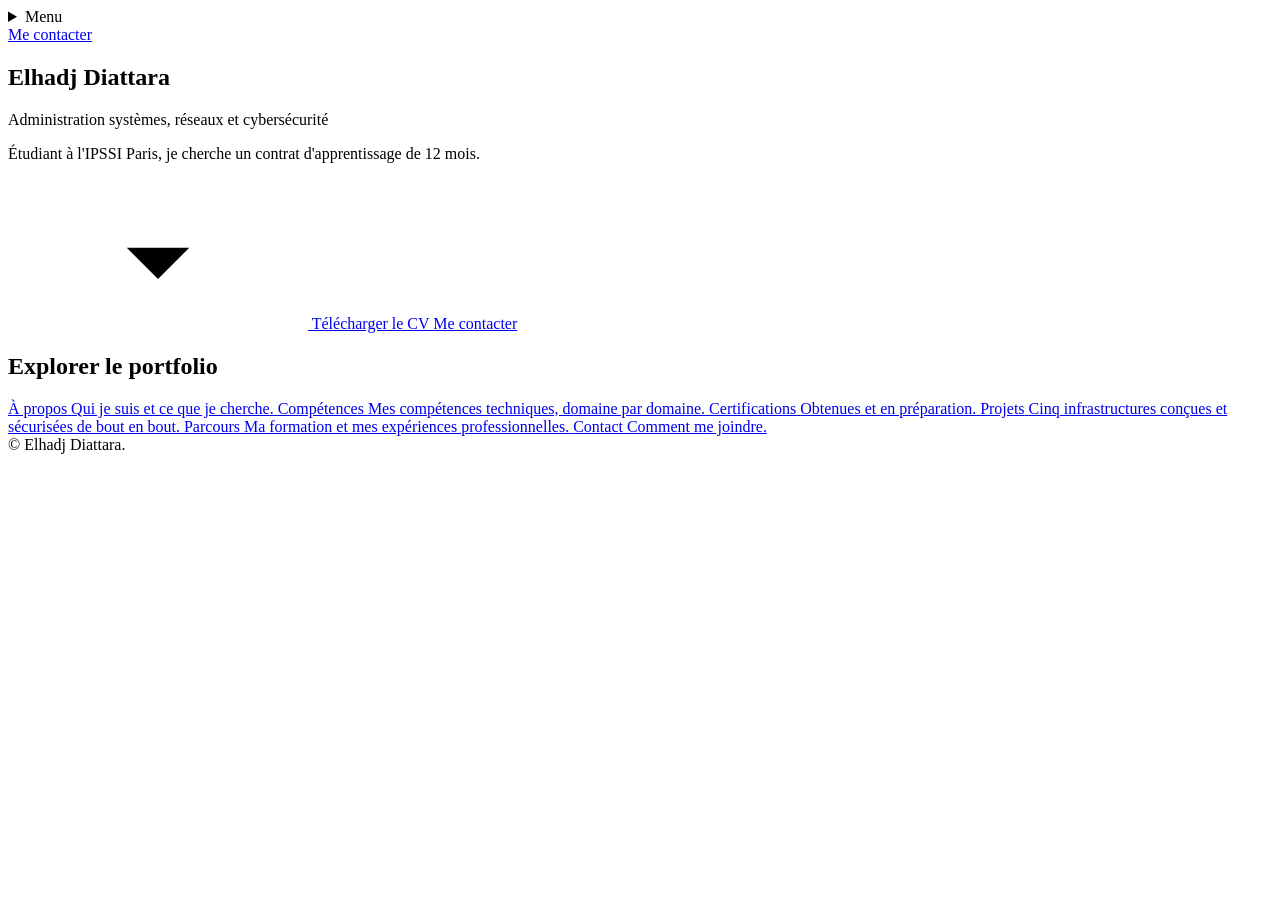
==== index.html @ a036f8a5 "Add files via upload" ====
<!DOCTYPE html>
<html lang="fr">
<head>
  <meta charset="UTF-8" />
  <meta name="viewport" content="width=device-width, initial-scale=1.0" />
  <title>Elhadj Diattara — Administration Systèmes, Réseaux &amp; Cybersécurité</title>
  <meta name="description" content="Portfolio d'Elhadj Diattara, étudiant en Administration Systèmes, Réseaux et Cybersécurité à l'IPSSI Paris. Projets, compétences et certifications." />

  <link rel="stylesheet" href="css/variables.css" />
  <link rel="stylesheet" href="css/reset.css" />
  <link rel="stylesheet" href="css/base.css" />
  <link rel="stylesheet" href="css/animations.css" />
  <link rel="stylesheet" href="css/components.css" />
  <link rel="stylesheet" href="css/pages.css" />
</head>
<body>

  <!-- ============================================================
       EN-TÊTE : le bouton "Menu" est un élément <details> natif,
       identique sur ordinateur et sur mobile.
       ============================================================ -->
  <header class="header">
    <div class="container header__row">
      <details class="menu">
        <summary class="menu__button">
          <span class="menu__bars" aria-hidden="true"><span></span><span></span><span></span></span>
          <span>Menu</span>
        </summary>
        <nav class="menu__panel" aria-label="Navigation principale">
          <a href="index.html">Accueil</a>
          <a href="about.html">À propos</a>
          <a href="skills.html">Compétences</a>
          <a href="certifications.html">Certifications</a>
          <a href="projects.html">Projets</a>
          <a href="parcours.html">Parcours</a>
          <a href="contact.html">Contact</a>
        </nav>
      </details>
      <a class="btn btn--primary btn--sm" href="contact.html">Me contacter</a>
    </div>
  </header>

  <main id="top">
    <!-- ============================================================
         BLOC D'OUVERTURE
         Le nom est écrit en deux lignes : chaque ligne est dans un
         cadre (hero__line) pour que l'animation puisse la faire
         monter (voir animations.css).
         ============================================================ -->
    <section class="hero">
      <div class="container">
        <h1 class="hero__name">
          <span class="hero__line"><span>Elhadj</span></span>
          <span class="hero__line"><span>Diattara</span></span>
        </h1>
        <p class="hero__role">Administration systèmes, réseaux et cybersécurité</p>
        <p class="hero__text">Étudiant à l'IPSSI Paris, je cherche un contrat d'apprentissage de 12 mois.</p>
        <div class="hero__actions">
          <a href="assets/cv/CV_Elhadj_Diattara.pdf" download class="btn btn--light">
            <svg class="icon"><use href="#icon-download"></use></svg>
            Télécharger le CV
          </a>
          <a href="contact.html" class="btn btn--outline-light">Me contacter</a>
        </div>
      </div>
    </section>

    <!-- ============================================================
         LISTE DES PAGES
         ============================================================ -->
    <section class="section">
      <div class="container">
        <h2 class="explore__title">Explorer le portfolio</h2>
        <nav class="explore" aria-label="Pages du portfolio">
          <a class="explore__item" href="about.html">
            <span class="explore__name">À propos</span>
            <span class="explore__desc">Qui je suis et ce que je cherche.</span>
          </a>
          <a class="explore__item" href="skills.html">
            <span class="explore__name">Compétences</span>
            <span class="explore__desc">Mes compétences techniques, domaine par domaine.</span>
          </a>
          <a class="explore__item" href="certifications.html">
            <span class="explore__name">Certifications</span>
            <span class="explore__desc">Obtenues et en préparation.</span>
          </a>
          <a class="explore__item" href="projects.html">
            <span class="explore__name">Projets</span>
            <span class="explore__desc">Cinq infrastructures conçues et sécurisées de bout en bout.</span>
          </a>
          <a class="explore__item" href="parcours.html">
            <span class="explore__name">Parcours</span>
            <span class="explore__desc">Ma formation et mes expériences professionnelles.</span>
          </a>
          <a class="explore__item" href="contact.html">
            <span class="explore__name">Contact</span>
            <span class="explore__desc">Comment me joindre.</span>
          </a>
        </nav>
      </div>
    </section>

    <footer class="page-foot">
      <div class="container">
        <div class="page-foot__copyright">© <span data-current-year></span> Elhadj Diattara.</div>
      </div>
    </footer>
  </main>

  <!-- ============================================================
       SPRITE D'ICÔNES — un petit nombre, utilisées pour de vraies
       actions (télécharger, envoyer), jamais en décoration.
       ============================================================ -->
  <svg style="position:absolute; width:0; height:0; overflow:hidden" aria-hidden="true">
    <defs>
      <symbol id="icon-download" viewBox="0 0 24 24"><path d="M12 3v12"/><polyline points="7 11 12 16 17 11"/><line x1="5" y1="20" x2="19" y2="20"/></symbol>
      <symbol id="icon-file-text" viewBox="0 0 24 24"><path d="M6 3h8l5 5v13a1 1 0 0 1-1 1H6a1 1 0 0 1-1-1V4a1 1 0 0 1 1-1z"/><polyline points="14 3 14 8 19 8"/><line x1="8" y1="13" x2="16" y2="13"/><line x1="8" y1="16.5" x2="14" y2="16.5"/></symbol>
      <symbol id="icon-send" viewBox="0 0 24 24"><line x1="21" y1="3" x2="10" y2="14"/><polygon points="21 3 14.5 21 10 14 3 9.5 21 3"/></symbol>
      <symbol id="icon-chevron-down" viewBox="0 0 24 24"><polyline points="6 9 12 15 18 9"/></symbol>
      <symbol id="icon-check" viewBox="0 0 24 24"><polyline points="5 12 10 17 19 7"/></symbol>
    </defs>
  </svg>

  <script src="js/menu.js" defer></script>
</body>
</html>
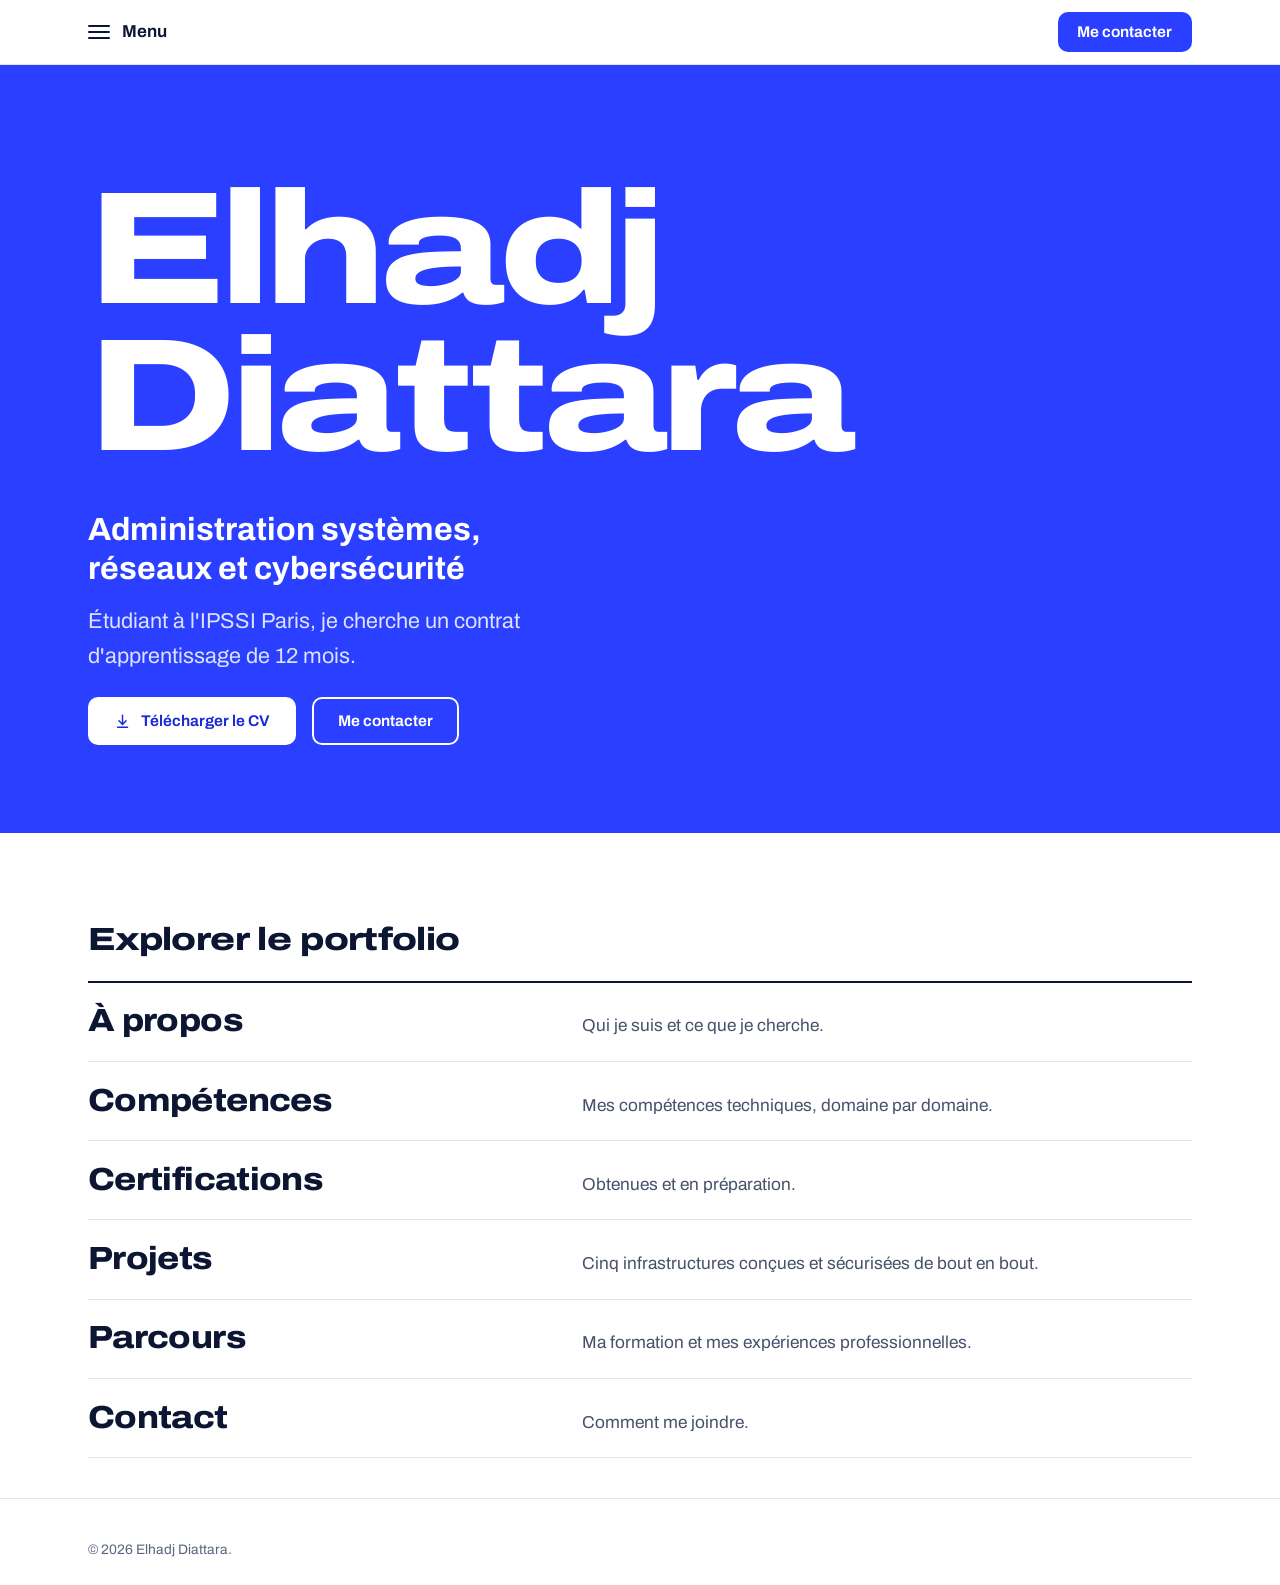
==== commit 583471f6: "Add files via upload MISE A JOUR 24/10" ====
--- a/index.html
+++ b/index.html
@@ -16,7 +16,7 @@
 <body>
 
   <!-- ============================================================
-       EN-TÊTE : le bouton "Menu" est un élément <details> natif,
+       EN-TÊTE : le bouton Menu est un élément <details> natif,
        identique sur ordinateur et sur mobile.
        ============================================================ -->
   <header class="header">
@@ -40,13 +40,11 @@
     </div>
   </header>
 
-  <main id="top">
-    <!-- ============================================================
-         BLOC D'OUVERTURE
-         Le nom est écrit en deux lignes : chaque ligne est dans un
-         cadre (hero__line) pour que l'animation puisse la faire
-         monter (voir animations.css).
-         ============================================================ -->
+  
+    
+      
+        
+  <main id="top">       
     <section class="hero">
       <div class="container">
         <h1 class="hero__name">
@@ -107,10 +105,16 @@
     </footer>
   </main>
 
-  <!-- ============================================================
-       SPRITE D'ICÔNES — un petit nombre, utilisées pour de vraies
-       actions (télécharger, envoyer), jamais en décoration.
-       ============================================================ -->
+  
+       
+       
+  <!--Pour mes icônes, j’ai utilisé des SVG, des dessins faits en code. 
+  Je les définis une fois en bas de la page, dans une boîte cachée, 
+  et chaque bouton les réutilise avec une ligne "use". 
+  Elles ne demandent aucun fichier à télécharger et prennent la couleur du texte-->
+
+  <!--viewBox="0 0 24 24" : la grille de dessin, un carré de 24 sur 24.-->
+  <!--path d="..." : les consignes de dessin.-->
   <svg style="position:absolute; width:0; height:0; overflow:hidden" aria-hidden="true">
     <defs>
       <symbol id="icon-download" viewBox="0 0 24 24"><path d="M12 3v12"/><polyline points="7 11 12 16 17 11"/><line x1="5" y1="20" x2="19" y2="20"/></symbol>
--- a/css/variables.css
+++ b/css/variables.css
@@ -0,0 +1,73 @@
+/*
+   VARIABLES.CSS
+   
+   IDENTITÉ VISUELLE
+   Fond blanc, texte bleu marine, UN seul bleu vif (outremer)
+   pour les actions et pour le grand bloc de l'accueil. Pas de
+   dégradé, pas d'ombre, pas de cartes : la hiérarchie vient de
+   la taille, de la graisse et de la largeur de la police.
+   Toutes les couleurs et les tailles du site sont ici : pour
+   changer l'apparence, on modifie ce fichier.
+    */
+
+:root {
+  /* ---------- COULEURS ---------- */
+  --bg: #FFFFFF;
+  --surface: #F3F5FB;        /* fond très léger (lignes survolées, étiquettes) */
+
+  --ink: #0C1633;            /* texte principal : bleu marine très foncé */
+  --ink-soft: #47516B;       /* texte secondaire */
+  --ink-faint: #5A6480;      /* petites légendes (reste lisible : 5,9:1) */
+
+  --line: #E1E5F0;           /* filets de séparation */
+
+  --accent: #2A3FFF;         /* bleu outremer : boutons, liens, grand bloc */
+  --accent-deep: #1A2BD6;    /* même bleu, plus foncé (survol, texte sur fond clair) */
+  --accent-tint: #E9ECFF;    /* même bleu, très pâle (fond au survol) */
+  --on-accent-soft: #DDE2FF; /* texte secondaire posé sur le bleu */
+
+  --ok: #0E7A4F;            /* vert : uniquement "Obtenue" */
+  --error: #B3261E;         /* rouge : uniquement les erreurs de formulaire */
+
+  /* TYPOGRAPHIE */
+  /* Une seule famille : Archivo. Sa police "variable" permet de
+     régler la graisse (font-weight) ET la largeur (font-stretch) :
+     les grands titres sont écrits en version large et très grasse,
+     le texte courant en version normale. Le fichier est dans
+     assets/fonts/ (voir @font-face dans base.css). */
+  --font: "Archivo", "Helvetica Neue", Arial, sans-serif;
+
+
+/*mes tailles de texte et mes espaces utilisent clamp() : ils grandissent ou rétrécissent automatiquement avec la largeur de l’écran, entre un minimum et un maximum*/
+
+  --fs-xs: clamp(0.8rem, 0.78rem + 0.1vw, 0.86rem);
+  --fs-sm: clamp(0.9rem, 0.87rem + 0.15vw, 0.97rem);
+  --fs-base: clamp(1rem, 0.96rem + 0.2vw, 1.08rem);
+  --fs-lg: clamp(1.15rem, 1.06rem + 0.4vw, 1.35rem);
+  --fs-xl: clamp(1.45rem, 1.2rem + 1vw, 2rem);
+  --fs-2xl: clamp(1.8rem, 1.35rem + 1.8vw, 2.6rem);
+  --fs-3xl: clamp(2.1rem, 1.1rem + 4.2vw, 4.4rem);
+  --fs-hero: clamp(3.4rem, 1.2rem + 11vw, 11rem);
+
+  /* ---------- ESPACEMENTS ---------- */
+  --space-xs: 0.5rem;
+  --space-sm: 1rem;
+  --space-md: 1.5rem;
+  --space-lg: 2.5rem;
+  --space-xl: 4rem;
+  --space-section: clamp(3.5rem, 7vw, 6.5rem);
+
+  /* ---------- MISE EN PAGE ---------- */
+  --container: 1200px;
+  --container-padding: clamp(1.25rem, 5vw, 3rem);
+  --radius: 10px;            /* un seul rayon d'arrondi pour les boutons et les champs */
+
+  /* ---------- EN-TÊTE ---------- */
+  --header-height: 64px;
+  --z-header: 800;
+
+  /* ---------- TRANSITIONS ---------- */
+  --ease: cubic-bezier(0.22, 1, 0.36, 1);
+  --duration-fast: 0.15s;
+  --duration-base: 0.3s;
+}
--- a/css/base.css
+++ b/css/base.css
@@ -0,0 +1,171 @@
+/* 
+   BASE.CSS
+   ------------------------------------------------------------
+   Police, typographie de base, mise en page générale, boutons
+   et étiquettes : tout ce qui est partagé par toutes les pages.
+    */
+
+/* ------------------------------------------------------------
+   POLICE : Archivo, hébergée dans le projet (assets/fonts/).
+   Un seul fichier "variable" contient toutes les graisses (100 à
+   900) et toutes les largeurs (62 % à 125 %) : pas besoin d'un
+   fichier par style. Le site n'utilise pas d'italique.
+   Licence : SIL Open Font License (Archivo-OFL.txt).
+   ------------------------------------------------------------ */
+@font-face {
+  font-family: "Archivo";
+  font-style: normal;
+  font-weight: 100 900;
+  font-stretch: 62% 125%;
+  font-display: swap;
+  src: url("../assets/fonts/archivo-latin-wdth-normal.woff2") format("woff2");
+}
+
+body {
+  background-color: var(--bg);
+  color: var(--ink);
+  font-family: var(--font);
+  font-size: var(--fs-base);
+  line-height: 1.6;
+}
+
+/* ---------- TITRES ----------
+   h1 et h2 : version large (font-stretch 125 %) et très grasse,
+   c'est le trait distinctif du site. h3 : graisse moyenne,
+   largeur normale, pour rester sobre dans les listes. */
+h1, h2 {
+  font-weight: 800;
+  font-stretch: 125%;
+  line-height: 1.05;
+  letter-spacing: -0.02em;
+}
+
+h3, h4 {
+  font-weight: 650;
+  line-height: 1.25;
+  letter-spacing: -0.005em;
+}
+
+h2 { font-size: var(--fs-2xl); }
+h3 { font-size: var(--fs-lg); }
+
+p {
+  color: var(--ink-soft);
+  max-width: 66ch;
+}
+
+strong {
+  color: var(--ink);
+  font-weight: 650;
+}
+
+/* Focus visible au clavier : un anneau bleu, jamais supprimé */
+:focus-visible {
+  outline: 3px solid var(--accent);
+  outline-offset: 3px;
+}
+
+/* 
+   MISE EN PAGE GÉNÉRALE
+   ------------------------------------------------------------
+   Tout est aligné sur le même bord gauche, de l'en-tête au pied
+   de page. Les blocs de texte ont leur propre largeur maximale
+   pour rester agréables à lire.
+    */
+.container {
+  width: 100%;
+  max-width: var(--container);
+  margin-inline: auto;
+  padding-inline: var(--container-padding);
+}
+
+.section {
+  padding-block: var(--space-section) var(--space-lg);
+}
+
+.section--tight {
+  padding-block: var(--space-md) var(--space-section);
+}
+
+/* ---------- INTRODUCTION DE PAGE ----------
+   Chaque page s'ouvre directement sur son titre : pas d'étiquette
+   décorative au-dessus, le titre et le texte d'intro suffisent. */
+.page-intro__title {
+  font-size: var(--fs-3xl);
+  margin-bottom: var(--space-md);
+}
+
+.page-intro__lead {
+  font-size: var(--fs-lg);
+  max-width: 54ch;
+  line-height: 1.5;
+}
+
+/* ---------- BOUTONS ---------- */
+.btn {
+  display: inline-flex;
+  align-items: center;
+  justify-content: center;
+  gap: 0.6rem;
+  padding: 0.8rem 1.5rem;
+  border: 2px solid transparent;
+  border-radius: var(--radius);
+  font-weight: 650;
+  font-size: var(--fs-sm);
+  line-height: 1.2;
+  white-space: nowrap;
+  transition: background-color var(--duration-fast), color var(--duration-fast),
+              border-color var(--duration-fast);
+}
+
+.btn--primary {
+  background: var(--accent);
+  color: #fff;
+}
+.btn--primary:hover { background: var(--accent-deep); }
+
+.btn--ghost {
+  border-color: var(--ink);
+  color: var(--ink);
+}
+.btn--ghost:hover { background: var(--ink); color: #fff; }
+
+.btn--sm {
+  padding: 0.55rem 1.1rem;
+}
+
+/* Variantes pour les boutons posés sur le grand bloc bleu */
+.btn--light {
+  background: #fff;
+  color: var(--accent-deep);
+}
+.btn--light:hover { background: var(--accent-tint); }
+
+.btn--outline-light {
+  border-color: #fff;
+  color: #fff;
+}
+.btn--outline-light:hover { background: #fff; color: var(--accent-deep); }
+
+/* ---------- ICÔNES ---------- */
+.icon {
+  width: 1.1em;
+  height: 1.1em;
+  fill: none;
+  stroke: currentColor;
+  stroke-width: 2;
+  stroke-linecap: round;
+  stroke-linejoin: round;
+  flex-shrink: 0;
+}
+
+/* ---------- ÉTIQUETTES (technologies) ---------- */
+.tag {
+  display: inline-block;
+  padding: 0.2rem 0.65rem;
+  border-radius: 6px;
+  background: var(--surface);
+  color: var(--ink-soft);
+  font-size: var(--fs-xs);
+  font-weight: 500;
+}
--- a/css/animations.css
+++ b/css/animations.css
@@ -0,0 +1,42 @@
+/*
+   ANIMATIONS.CSS
+   ------------------------------------------------------------
+   Une seule animation "d'ambiance" sur tout le site : à
+   l'ouverture de la page d'accueil, le nom monte dans le bloc
+   bleu, puis le reste du texte apparaît. Tout le reste ne bouge
+   qu'en réponse à un geste (survol, clic) : voir les "transition"
+   dans les autres fichiers.
+   Les visiteurs qui ont désactivé les animations dans leur
+   système ne voient rien bouger (règle dans reset.css).
+    */
+
+@keyframes rise {
+  from { transform: translateY(105%); }
+  to   { transform: translateY(0); }
+}
+
+@keyframes fade {
+  from { opacity: 0; }
+  to   { opacity: 1; }
+}
+
+/* Le nom : chaque ligne monte depuis sous son cadre (le cadre
+   cache ce qui dépasse), la deuxième ligne avec un léger retard */
+.hero__line > span {
+  animation: rise 0.9s var(--ease) both;
+}
+.hero__line:nth-child(2) > span {
+  animation-delay: 0.1s;
+}
+
+/* Le reste du bloc apparaît une fois le nom en place */
+.hero__role,
+.hero__text,
+.hero__actions {
+  animation: fade 0.8s var(--ease) 0.45s both;
+}
+
+/* Ouverture du menu : un court fondu (réponse au clic) */
+.menu[open] .menu__panel {
+  animation: fade 0.2s var(--ease);
+}
--- a/css/components.css
+++ b/css/components.css
@@ -0,0 +1,158 @@
+/* 
+   COMPONENTS.CSS
+   ------------------------------------------------------------
+   Les deux blocs qui apparaissent sur TOUTES les pages :
+   1. l'en-tête avec le bouton "Menu"
+   2. le pied de page (précédent / suivant)
+   Les styles propres à une seule page sont dans pages.css.
+    */
+
+/* 
+   1. EN-TÊTE ET MENU
+   ------------------------------------------------------------
+   Le menu est un élément HTML natif <details> : il s'ouvre et
+   se ferme sans JavaScript, il fonctionne au clavier, et c'est
+   le même sur ordinateur et sur mobile. Quand il est ouvert, la
+   liste des pages recouvre l'écran sous l'en-tête.
+    */
+.header {
+  position: sticky;           /* reste visible en haut quand on défile */
+  top: 0;
+  z-index: var(--z-header);
+  background: var(--bg);
+  border-bottom: 1px solid var(--line);
+}
+
+.header__row {
+  display: flex;
+  align-items: center;
+  justify-content: space-between;
+  gap: var(--space-sm);
+  height: var(--header-height);
+}
+
+/* ---------- Bouton "Menu" ---------- */
+.menu__button {
+  display: inline-flex;
+  align-items: center;
+  gap: 0.75rem;
+  margin-left: -0.6rem;       /* aligne l'icône sur le bord gauche du contenu */
+  padding: 0.55rem 0.9rem 0.55rem 0.6rem;
+  border-radius: var(--radius);
+  font-weight: 650;
+  cursor: pointer;
+  list-style: none;           /* enlève la flèche par défaut de <summary> */
+  user-select: none;
+  transition: background-color var(--duration-fast);
+}
+
+.menu__button::-webkit-details-marker { display: none; }
+.menu__button:hover { background: var(--surface); }
+
+/* Icône "navbar" : trois barres, dessinées en CSS. Quand le menu
+   est ouvert, elles se transforment en croix. */
+.menu__bars {
+  position: relative;
+  width: 22px;
+  height: 14px;
+}
+
+.menu__bars span {
+  position: absolute;
+  left: 0;
+  width: 100%;
+  height: 2px;
+  border-radius: 2px;
+  background: currentColor;
+  transition: top 0.25s var(--ease), transform 0.25s var(--ease), opacity var(--duration-fast);
+}
+
+.menu__bars span:nth-child(1) { top: 0; }
+.menu__bars span:nth-child(2) { top: 6px; }
+.menu__bars span:nth-child(3) { top: 12px; }
+
+.menu[open] .menu__bars span:nth-child(1) { top: 6px; transform: rotate(45deg); }
+.menu[open] .menu__bars span:nth-child(2) { opacity: 0; }
+.menu[open] .menu__bars span:nth-child(3) { top: 6px; transform: rotate(-45deg); }
+
+/* ---------- Liste des pages (plein écran sous l'en-tête) ---------- */
+.menu__panel {
+  position: fixed;
+  top: var(--header-height);
+  left: 0;
+  right: 0;
+  bottom: 0;
+  overflow-y: auto;
+  padding: var(--space-lg) var(--container-padding) var(--space-xl);
+  padding-inline: max(var(--container-padding),
+                      calc((100vw - var(--container)) / 2 + var(--container-padding)));
+  background: var(--bg);
+}
+
+.menu__panel a {
+  display: block;
+  width: fit-content;
+  padding-block: 0.3rem;
+  font-size: clamp(1.8rem, 0.9rem + 4.6vw, 3.8rem);
+  font-weight: 800;
+  font-stretch: 125%;
+  letter-spacing: -0.02em;
+  line-height: 1.15;
+  transition: color var(--duration-fast), transform var(--duration-base) var(--ease);
+}
+
+.menu__panel a:hover { color: var(--accent); transform: translateX(0.4rem); }
+.menu__panel a.is-current { color: var(--accent); }
+
+/* Menu ouvert : la page derrière ne défile plus */
+body:has(.menu[open]) { overflow: hidden; }
+
+/* 
+   2. PIED DE PAGE
+   ------------------------------------------------------------
+   Deux grands liens (page précédente / suivante) puis la ligne
+   de copyright. Sur la page d'accueil, il n'y a que le copyright.
+    */
+.page-foot {
+  border-top: 1px solid var(--line);
+  padding-block: var(--space-lg) var(--space-md);
+}
+
+.page-foot__nav {
+  display: flex;
+  justify-content: space-between;
+  gap: var(--space-md);
+  margin-bottom: var(--space-lg);
+}
+
+.page-foot__link {
+  display: flex;
+  flex-direction: column;
+  gap: 0.2rem;
+}
+
+.page-foot__link--next {
+  margin-left: auto;
+  text-align: right;
+}
+
+.page-foot__link-cue {
+  font-size: var(--fs-sm);
+  color: var(--ink-faint);
+}
+
+.page-foot__link-name {
+  font-size: var(--fs-xl);
+  font-weight: 800;
+  font-stretch: 112%;
+  letter-spacing: -0.02em;
+  line-height: 1.1;
+  transition: color var(--duration-fast);
+}
+
+.page-foot__link:hover .page-foot__link-name { color: var(--accent); }
+
+.page-foot__copyright {
+  font-size: var(--fs-xs);
+  color: var(--ink-faint);
+}
--- a/css/pages.css
+++ b/css/pages.css
@@ -0,0 +1,538 @@
+/*PAGES.CSS
+   ------------------------------------------------------------
+    Les styles propres à chaque page, dans l'ordre du menu. 
+    j’utilise des règles @media (max-width: ...) : qui s’appliquent que sur les petits écrans, pour réorganiser la mise en page
+
+    /* ACCUEIL
+   ------------------------------------------------------------
+   Un grand bloc bleu avec le nom en très grand : c'est le seul
+   endroit du site où la couleur couvre une surface entière.
+    */
+.hero {
+  background: var(--accent);
+  color: #fff;
+  padding-block: clamp(3.5rem, 9vw, 7rem) clamp(3rem, 7vw, 5.5rem);
+}
+
+.hero__name {
+  margin-bottom: var(--space-lg);
+  font-size: var(--fs-hero);
+  line-height: 0.92;
+  letter-spacing: -0.035em;
+  color: #fff;
+}
+
+/* Chaque ligne du nom a un cadre qui cache ce qui dépasse :
+   c'est ce qui permet à l'animation de "faire monter" le texte
+   (voir animations.css). Le padding évite de couper le bas des
+   lettres comme le "j". */
+.hero__line {
+  display: block;
+  overflow: hidden;
+  padding-bottom: 0.12em;
+  margin-bottom: -0.12em;
+}
+.hero__line > span { display: block; }
+
+.hero__role {
+  max-width: 24ch;
+  margin-bottom: var(--space-sm);
+  font-size: var(--fs-xl);
+  font-weight: 700;
+  line-height: 1.2;
+  color: #fff;
+}
+
+.hero__text {
+  max-width: 36ch;
+  margin-bottom: var(--space-md);
+  font-size: var(--fs-lg);
+  color: var(--on-accent-soft);
+}
+
+.hero__actions {
+  display: flex;
+  flex-wrap: wrap;
+  gap: var(--space-sm);
+}
+
+/* Liste des pages, sous le bloc bleu */
+.explore__title {
+  margin-bottom: var(--space-md);
+  font-size: var(--fs-xl);
+}
+
+.explore {
+  border-top: 2px solid var(--ink);
+}
+
+.explore__item {
+  display: grid;
+  grid-template-columns: minmax(0, 1fr) minmax(0, 1.3fr);
+  gap: var(--space-md);
+  align-items: baseline;
+  padding: 1.3rem 0;
+  border-bottom: 1px solid var(--line);
+  transition: background-color var(--duration-base), padding var(--duration-base) var(--ease);
+}
+
+.explore__name {
+  font-size: var(--fs-xl);
+  font-weight: 800;
+  font-stretch: 112%;
+  letter-spacing: -0.02em;
+  line-height: 1.1;
+  transition: color var(--duration-fast);
+}
+
+.explore__desc { color: var(--ink-soft); }
+
+.explore__item:hover {
+  background: var(--accent-tint);
+  padding-inline: 1rem;
+}
+.explore__item:hover .explore__name { color: var(--accent-deep); }
+
+@media (max-width: 640px) {
+  .explore__item {
+    grid-template-columns: 1fr;
+    gap: 0.25rem;
+  }
+}
+
+/* 
+   À PROPOS
+   ------------------------------------------------------------
+   Le texte de présentation (5 à 7 lignes) est en grand, tout en
+   haut : il doit se lire en 15 secondes. En dessous : la photo,
+   les infos clés, puis les trois points forts avec leur preuve. */
+.about__statement {
+  max-width: 60ch;
+  font-size: clamp(1.15rem, 0.95rem + 1.2vw, 1.75rem);
+  font-weight: 500;
+  line-height: 1.45;
+  color: var(--ink);
+}
+
+.about__grid {
+  display: grid;
+  grid-template-columns: minmax(0, 340px) minmax(0, 1fr);
+  gap: var(--space-xl);
+  align-items: start;
+}
+
+.about__photo {
+  width: 100%;
+  height: auto;
+  margin-bottom: var(--space-md);
+  border-radius: var(--radius);
+}
+
+.facts__row {
+  display: flex;
+  flex-direction: column;
+  gap: 0.1rem;
+  padding-block: 0.8rem;
+  border-top: 1px solid var(--line);
+}
+.facts__row:last-child { border-bottom: 1px solid var(--line); }
+
+.facts dt {
+  font-size: var(--fs-xs);
+  color: var(--ink-faint);
+}
+
+.facts dd {
+  font-weight: 650;
+}
+
+.about__h2 {
+  margin-bottom: var(--space-md);
+  font-size: var(--fs-xl);
+}
+
+.strengths { border-top: 2px solid var(--ink); }
+
+.strengths li {
+  padding-block: 1.7rem;
+  border-bottom: 1px solid var(--line);
+  font-size: var(--fs-2xl);
+  font-weight: 800;
+  font-stretch: 112%;
+  letter-spacing: -0.02em;
+  line-height: 1.1;
+}
+
+@media (max-width: 860px) {
+  .about__grid {
+    grid-template-columns: 1fr;
+    gap: var(--space-lg);
+  }
+  .about__photo { max-width: 340px; }
+}
+
+/* 
+   COMPÉTENCES
+   ------------------------------------------------------------
+   Sept domaines répartis sur deux colonnes : pour chaque
+   compétence, son nom et une phrase qui dit ce que j'en fais.*/
+.skills-columns {
+  column-count: 2;
+  column-gap: var(--space-xl);
+}
+
+.skill-domain {
+  break-inside: avoid;        /* un domaine ne se coupe pas entre deux colonnes */
+  margin-bottom: var(--space-xl);
+}
+
+.skill-domain__head {
+  display: flex;
+  align-items: baseline;
+  justify-content: space-between;
+  gap: var(--space-sm);
+  padding-bottom: 0.7rem;
+  border-bottom: 2px solid var(--ink);
+}
+
+.skill-domain__head h3 {
+  font-size: var(--fs-xl);
+  font-weight: 800;
+  font-stretch: 112%;
+  letter-spacing: -0.02em;
+}
+
+.skill-domain__count {
+  font-size: var(--fs-xs);
+  color: var(--ink-faint);
+  white-space: nowrap;
+}
+
+.skill-row {
+  padding-block: 0.9rem;
+  border-bottom: 1px solid var(--line);
+}
+
+.skill-row__name {
+  display: block;
+  font-weight: 650;
+}
+
+.skill-row__desc {
+  margin-top: 0.2rem;
+  font-size: var(--fs-sm);
+}
+
+
+@media (max-width: 900px) {
+  .skills-columns { column-count: 1; }
+}
+
+/*CERTIFICATIONS*/
+.certs-list {
+  max-width: 52rem;
+  border-top: 2px solid var(--ink);
+}
+
+.cert-row {
+  display: grid;
+  grid-template-columns: auto minmax(0, 1fr) auto;
+  gap: 1.25rem;
+  align-items: center;
+  padding-block: 1.5rem;
+  border-bottom: 1px solid var(--line);
+}
+
+/* Pastille : pleine et bleue si la certification est obtenue,
+   vide en pointillés si elle est en préparation */
+.cert-row__mark {
+  display: grid;
+  place-items: center;
+  width: 44px;
+  height: 44px;
+  border-radius: 50%;
+}
+.cert-row__mark--done {
+  background: var(--accent);
+  color: #fff;
+}
+.cert-row__mark--pending {
+  border: 2px dashed var(--ink-faint);
+}
+
+.cert-row__name {
+  font-size: var(--fs-xl);
+  font-weight: 750;
+  letter-spacing: -0.015em;
+}
+
+.cert-row__issuer { font-size: var(--fs-sm); }
+
+.cert-row__right {
+  display: flex;
+  flex-direction: column;
+  align-items: flex-end;
+  gap: 0.15rem;
+  text-align: right;
+}
+
+.cert-row__status { font-weight: 650; }
+.cert-row__status--done { color: var(--ok); }
+.cert-row__status--pending { color: var(--ink-soft); }
+
+.cert-row__date {
+  font-size: var(--fs-sm);
+  color: var(--ink-faint);
+}
+
+@media (max-width: 560px) {
+  .cert-row { grid-template-columns: auto minmax(0, 1fr); }
+  .cert-row__right {
+    grid-column: 2;
+    align-items: flex-start;
+    text-align: left;
+  }
+}
+
+/* PROJETS
+   ------------------------------------------------------------
+   Chaque projet : titre, objectif, technologies, puis un bouton
+   qui déplie le détail (voir js/projects.js).*/
+.project {
+  max-width: 58rem;
+  padding-block: var(--space-lg);
+  border-top: 1px solid var(--line);
+}
+.project:first-child { border-top: 2px solid var(--ink); }
+
+.project__title {
+  margin-bottom: 0.75rem;
+  font-size: var(--fs-xl);
+  font-stretch: 112%;
+  line-height: 1.15;
+}
+
+.project__objective {
+  max-width: 60ch;
+  margin-bottom: var(--space-sm);
+}
+
+.project__tags {
+  display: flex;
+  flex-wrap: wrap;
+  gap: 0.5rem;
+  margin-bottom: var(--space-sm);
+}
+
+.project__toggle {
+  display: inline-flex;
+  align-items: center;
+  gap: 0.5rem;
+  padding-block: 0.4rem;
+  font-weight: 650;
+  color: var(--accent-deep);
+}
+.project__toggle:hover { text-decoration: underline; text-underline-offset: 0.25em; }
+
+.project__toggle .icon { transition: transform var(--duration-base) var(--ease); }
+.project.is-open .project__toggle .icon { transform: rotate(180deg); }
+
+/* Le détail est replié (hauteur 0) ; js/projects.js règle la
+   hauteur exacte à l'ouverture pour que la transition soit fluide */
+.project__details {
+  max-height: 0;
+  overflow: hidden;
+  transition: max-height 0.45s var(--ease);
+}
+
+.project__details-inner {
+  display: grid;
+  grid-template-columns: minmax(0, 1.5fr) minmax(0, 1fr);
+  gap: var(--space-lg);
+  padding-top: var(--space-md);
+}
+
+.project__skills-title {
+  margin-bottom: 0.75rem;
+  font-weight: 700;
+  color: var(--ink);
+}
+
+.project__list li {
+  position: relative;
+  margin-bottom: 0.55rem;
+  padding-left: 1.2rem;
+  color: var(--ink-soft);
+}
+.project__list li::before {
+  content: "";
+  position: absolute;
+  left: 0;
+  top: 0.65em;
+  width: 6px;
+  height: 6px;
+  border-radius: 50%;
+  background: var(--accent);
+}
+
+.project__badges {
+  display: flex;
+  flex-wrap: wrap;
+  gap: 0.5rem;
+}
+
+@media (max-width: 760px) {
+  .project__details-inner { grid-template-columns: 1fr; }
+}
+
+/* PARCOURS
+   ------------------------------------------------------------
+   Liste chronologique : la période à gauche, le contenu à droite.
+  */
+.history {
+  max-width: 60rem;
+  border-top: 2px solid var(--ink);
+}
+
+.history-entry {
+  display: grid;
+  grid-template-columns: 12rem minmax(0, 1fr);
+  gap: var(--space-md);
+  padding-block: var(--space-md);
+  border-bottom: 1px solid var(--line);
+}
+
+.history-entry__when {
+  display: flex;
+  flex-direction: column;
+  gap: 0.15rem;
+}
+
+.history-entry__period { font-weight: 650; }
+
+.history-entry__type {
+  font-size: var(--fs-xs);
+  color: var(--ink-faint);
+}
+
+.history-entry__title {
+  margin-bottom: 0.4rem;
+  font-size: var(--fs-lg);
+  font-weight: 700;
+}
+
+.history-entry__desc { margin-bottom: 0.8rem; }
+
+.history-entry__tags {
+  display: flex;
+  flex-wrap: wrap;
+  gap: 0.5rem;
+}
+
+@media (max-width: 700px) {
+  .history-entry {
+    grid-template-columns: 1fr;
+    gap: 0.5rem;
+  }
+}
+
+/* CONTACT
+   ------------------------------------------------------------
+   À gauche : les coordonnées. À droite : le formulaire.
+   Les classes .has-error et .is-success / .is-error sont
+   ajoutées par js/contact-form.js.*/
+.contact-grid {
+  display: grid;
+  grid-template-columns: minmax(0, 1fr) minmax(0, 1.2fr);
+  gap: var(--space-xl);
+  align-items: start;
+}
+
+.contact-info { border-top: 2px solid var(--ink); }
+
+.contact-info__row {
+  display: flex;
+  flex-direction: column;
+  gap: 0.15rem;
+  padding-block: 1.1rem;
+  border-bottom: 1px solid var(--line);
+}
+
+.contact-info__label {
+  font-size: var(--fs-xs);
+  color: var(--ink-faint);
+}
+
+.contact-info__value {
+  font-size: var(--fs-lg);
+  font-weight: 700;
+  overflow-wrap: anywhere;
+  transition: color var(--duration-fast);
+}
+.contact-info__value:hover { color: var(--accent); }
+
+.contact-info__cv { margin-top: var(--space-md); }
+
+/* ---------- Formulaire ---------- */
+.field { margin-bottom: var(--space-md); }
+
+.field-row {
+  display: grid;
+  grid-template-columns: 1fr 1fr;
+  gap: var(--space-md);
+}
+
+.field__label {
+  display: block;
+  margin-bottom: 0.4rem;
+  font-size: var(--fs-sm);
+  font-weight: 650;
+}
+
+.field__control {
+  width: 100%;
+  padding: 0.8rem 1rem;
+  border: 2px solid var(--line);
+  border-radius: var(--radius);
+  background: var(--bg);
+  transition: border-color var(--duration-fast);
+}
+
+.field__control::placeholder { color: var(--ink-faint); }
+.field__control:hover { border-color: var(--ink-faint); }
+.field__control:focus { border-color: var(--accent); }
+
+textarea.field__control {
+  min-height: 9rem;
+  resize: vertical;
+}
+
+.field.has-error .field__control { border-color: var(--error); }
+
+.field__error {
+  display: block;
+  min-height: 1.1em;
+  margin-top: 0.3rem;
+  font-size: var(--fs-xs);
+  color: var(--error);
+}
+
+.form-status {
+  min-height: 1.4em;
+  margin-top: var(--space-sm);
+  font-size: var(--fs-sm);
+  font-weight: 650;
+}
+.form-status.is-success { color: var(--ok); }
+.form-status.is-error { color: var(--error); }
+
+@media (max-width: 860px) {
+  .contact-grid {
+    grid-template-columns: 1fr;
+    gap: var(--space-lg);
+  }
+}
+
+@media (max-width: 480px) {
+  .field-row { grid-template-columns: 1fr; }
+}
